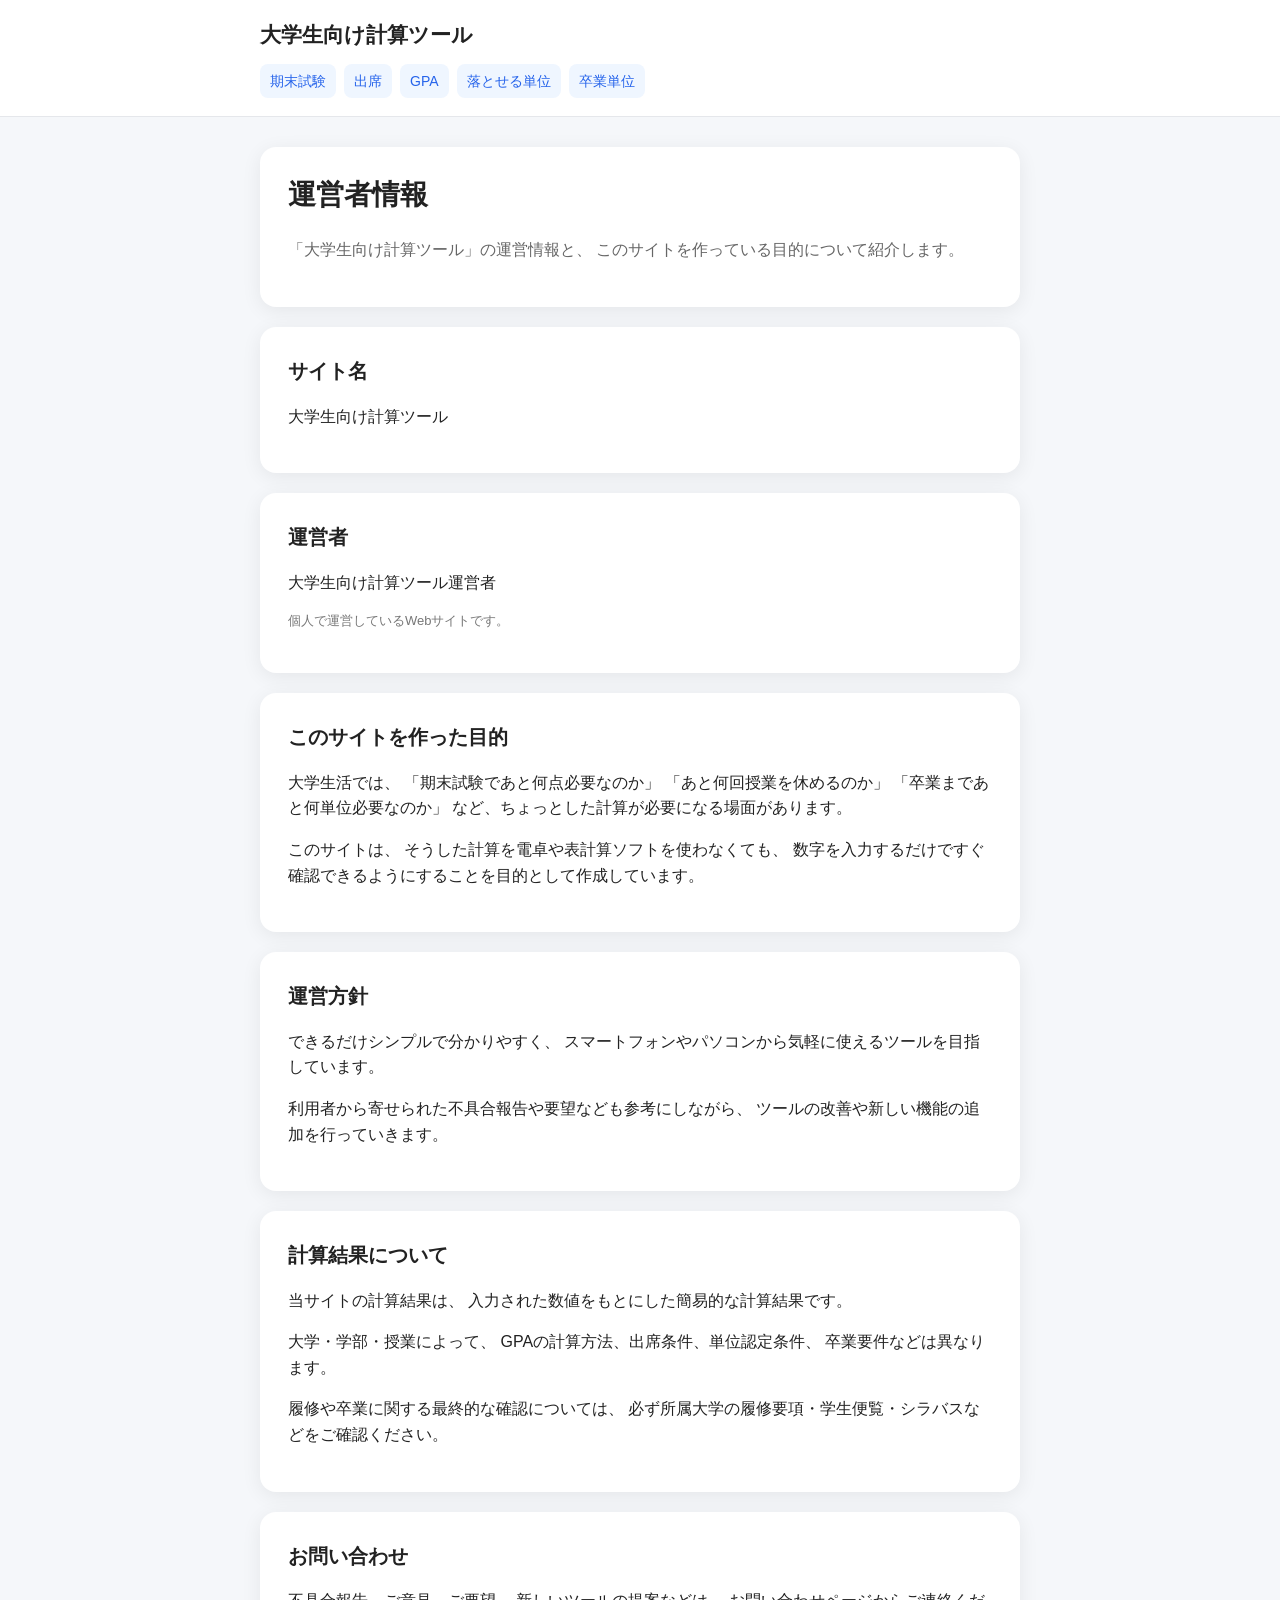
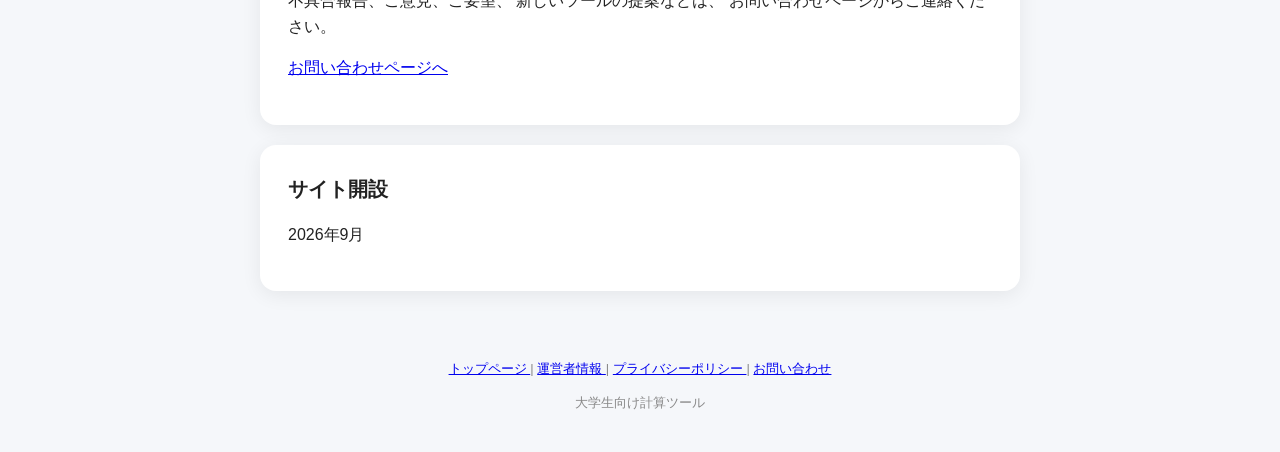
==== about.html @ 26c88a9c "Add files via upload" ====
<!DOCTYPE html>
<html lang="ja">

<head>
  <meta charset="UTF-8">

  <meta
    name="viewport"
    content="width=device-width, initial-scale=1.0"
  >

  <title>
    運営者情報｜大学生向け計算ツール
  </title>

  <meta
    name="description"
    content="大学生向け計算ツールの運営者情報です。サイトの目的、運営方針、お問い合わせ方法について掲載しています。"
  >

  <link rel="stylesheet" href="style.css">

  <!-- Google Analytics -->
  <script async src="https://www.googletagmanager.com/gtag/js?id=G-T0MYVWRDHL"></script>

  <script>
    window.dataLayer = window.dataLayer || [];

    function gtag() {
      dataLayer.push(arguments);
    }

    gtag('js', new Date());

    gtag('config', 'G-T0MYVWRDHL');
  </script>
</head>


<body>

<header class="site-header">

  <div class="header-inner">

    <h2 class="site-title">
      <a href="index.html">
        大学生向け計算ツール
      </a>
    </h2>

    <nav class="nav">

      <a href="final-exam.html">
        期末試験
      </a>

      <a href="attendance.html">
        出席
      </a>

      <a href="gpa-target.html">
        GPA
      </a>

      <a href="credits-drop.html">
        落とせる単位
      </a>

      <a href="credits-graduation.html">
        卒業単位
      </a>

    </nav>

  </div>

</header>


<main class="container">

  <section class="card">

    <h1>運営者情報</h1>

    <p class="description">
      「大学生向け計算ツール」の運営情報と、
      このサイトを作っている目的について紹介します。
    </p>

  </section>


  <section class="card">

    <h2>サイト名</h2>

    <p>
      大学生向け計算ツール
    </p>

  </section>


  <section class="card">

    <h2>運営者</h2>

    <p>
      大学生向け計算ツール運営者
    </p>

    <p class="notice">
      個人で運営しているWebサイトです。
    </p>

  </section>


  <section class="card">

    <h2>このサイトを作った目的</h2>

    <p>
      大学生活では、
      「期末試験であと何点必要なのか」
      「あと何回授業を休めるのか」
      「卒業まであと何単位必要なのか」
      など、ちょっとした計算が必要になる場面があります。
    </p>

    <p>
      このサイトは、
      そうした計算を電卓や表計算ソフトを使わなくても、
      数字を入力するだけですぐ確認できるようにすることを目的として作成しています。
    </p>

  </section>


  <section class="card">

    <h2>運営方針</h2>

    <p>
      できるだけシンプルで分かりやすく、
      スマートフォンやパソコンから気軽に使えるツールを目指しています。
    </p>

    <p>
      利用者から寄せられた不具合報告や要望なども参考にしながら、
      ツールの改善や新しい機能の追加を行っていきます。
    </p>

  </section>


  <section class="card">

    <h2>計算結果について</h2>

    <p>
      当サイトの計算結果は、
      入力された数値をもとにした簡易的な計算結果です。
    </p>

    <p>
      大学・学部・授業によって、
      GPAの計算方法、出席条件、単位認定条件、
      卒業要件などは異なります。
    </p>

    <p>
      履修や卒業に関する最終的な確認については、
      必ず所属大学の履修要項・学生便覧・シラバスなどをご確認ください。
    </p>

  </section>


  <section class="card">

    <h2>お問い合わせ</h2>

    <p>
      不具合報告、ご意見、ご要望、
      新しいツールの提案などは、
      お問い合わせページからご連絡ください。
    </p>

    <p>
      <a href="contact.html">
        お問い合わせページへ
      </a>
    </p>

  </section>


  <section class="card">

    <h2>サイト開設</h2>

    <p>
      2026年9月
    </p>

  </section>

</main>


<footer>

  <p>
    <a href="index.html">
      トップページ
    </a>

    |

    <a href="about.html">
      運営者情報
    </a>

    |

    <a href="privacy.html">
      プライバシーポリシー
    </a>

    |

    <a href="contact.html">
      お問い合わせ
    </a>
  </p>

  <p>
    大学生向け計算ツール
  </p>

</footer>

</body>
</html>
---- style.css ----
* {
  box-sizing: border-box;
}

body {
  margin: 0;
  font-family:
    -apple-system,
    BlinkMacSystemFont,
    "Segoe UI",
    "Noto Sans JP",
    sans-serif;

  background: #f5f7fa;
  color: #222;
  line-height: 1.6;
}

.container {
  width: min(760px, 92%);
  margin: 30px auto;
}

/* ヘッダー */

.site-header {
  background: white;
  border-bottom: 1px solid #e5e7eb;
}

.header-inner {
  width: min(760px, 92%);
  margin: auto;
  padding: 18px 0;
}

.site-title {
  margin: 0;
  font-size: 21px;
}

.site-title a {
  color: #222;
  text-decoration: none;
}

/* ナビゲーション */

.nav {
  margin-top: 12px;
  display: flex;
  flex-wrap: wrap;
  gap: 8px;
}

.nav a {
  font-size: 14px;
  color: #2563eb;
  text-decoration: none;
  background: #eff6ff;
  padding: 6px 10px;
  border-radius: 8px;
}

.nav a:hover {
  text-decoration: underline;
}

/* カード */

.card {
  background: white;
  border-radius: 16px;
  padding: 28px;
  margin-bottom: 20px;
  box-shadow: 0 4px 20px rgba(0, 0, 0, 0.07);
}

h1 {
  margin-top: 0;
  font-size: 28px;
  line-height: 1.4;
}

h2 {
  margin-top: 0;
  font-size: 20px;
}

.description {
  color: #666;
}

/* フォーム */

.field {
  margin-bottom: 20px;
}

label {
  display: block;
  font-weight: bold;
  margin-bottom: 6px;
}

input {
  width: 100%;
  padding: 12px;
  border: 1px solid #ccc;
  border-radius: 8px;
  font-size: 16px;
}

button {
  width: 100%;
  border: none;
  border-radius: 8px;
  padding: 14px;
  font-size: 16px;
  font-weight: bold;
  cursor: pointer;
  background: #2563eb;
  color: white;
}

button:hover {
  opacity: 0.9;
}

/* 結果 */

.result {
  display: none;
}

.result-main {
  font-size: 30px;
  font-weight: bold;
  margin: 10px 0 20px;
}

.result-details {
  background: #f5f7fa;
  border-radius: 10px;
  padding: 16px;
}

.result-details p {
  margin: 6px 0;
}

.success {
  color: #15803d;
}

.warning {
  color: #b45309;
}

.danger {
  color: #b91c1c;
}

.error {
  color: #b91c1c;
  font-weight: bold;
  margin-top: 12px;
}

.notice {
  color: #777;
  font-size: 13px;
}

/* トップページ */

.tool-grid {
  display: grid;
  gap: 15px;
}

.tool-card {
  display: block;
  padding: 20px;
  border: 1px solid #e5e7eb;
  border-radius: 12px;
  color: #222;
  text-decoration: none;
}

.tool-card:hover {
  border-color: #2563eb;
  background: #f8fbff;
}

.tool-card strong {
  display: block;
  color: #2563eb;
  font-size: 18px;
  margin-bottom: 5px;
}

.tool-card span {
  color: #666;
  font-size: 14px;
}

/* 関連ツール */

.tool-links a {
  display: block;
  margin: 10px 0;
  color: #2563eb;
  text-decoration: none;
  font-weight: bold;
}

.tool-links a:hover {
  text-decoration: underline;
}

footer {
  text-align: center;
  padding: 25px;
  color: #888;
  font-size: 13px;
}

@media (max-width: 600px) {

  .container {
    margin-top: 20px;
  }

  .card {
    padding: 20px;
  }

  h1 {
    font-size: 23px;
  }

  .result-main {
    font-size: 25px;
  }

  .nav {
    gap: 5px;
  }

  .nav a {
    font-size: 12px;
  }
}
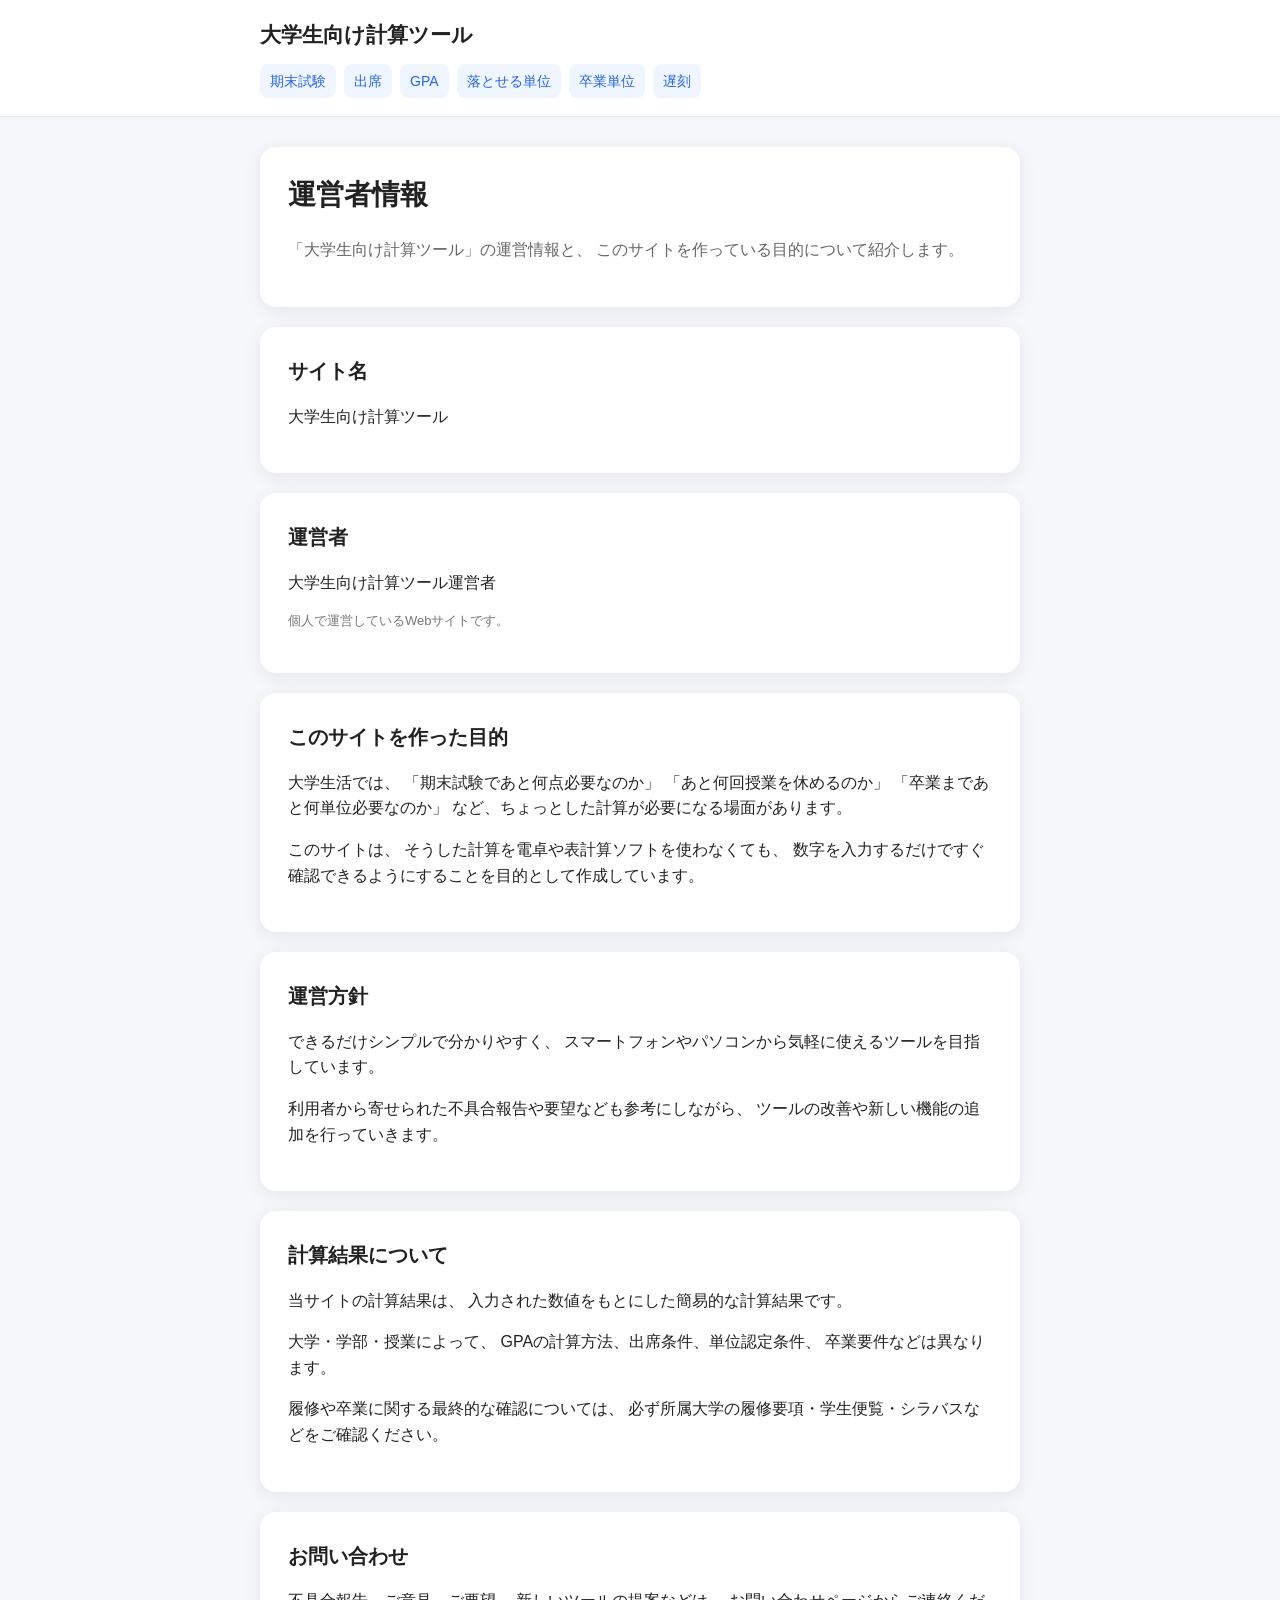
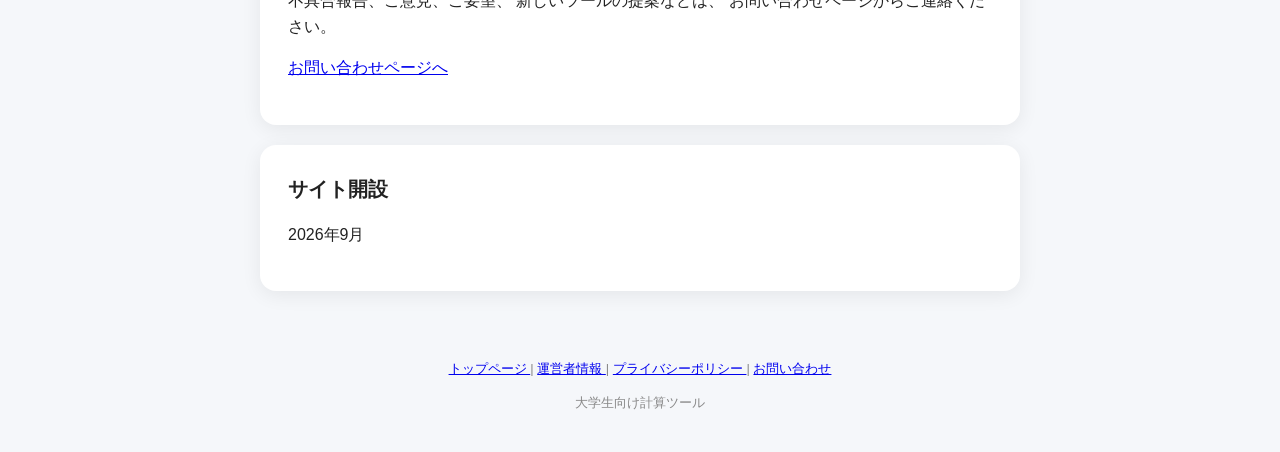
==== commit 89da7c5c: "Update about.html" ====
--- a/about.html
+++ b/about.html
@@ -69,6 +69,10 @@
 
       <a href="credits-graduation.html">
         卒業単位
+      </a>
+
+      <a href="late-calculator.html">
+        遅刻
       </a>
 
     </nav>
@@ -244,4 +248,4 @@
 </footer>
 
 </body>
-</html>+</html>
--- a/style.css
+++ b/style.css
@@ -251,4 +251,18 @@
   .nav a {
     font-size: 12px;
   }
-}+
+  .card h3 {
+    margin-top: 22px;
+    margin-bottom: 6px;
+    font-size: 17px;
+  }
+
+  .card ul {
+    padding-left: 22px;
+  }
+
+  .card li {
+    margin: 5px 0;
+  }
+}
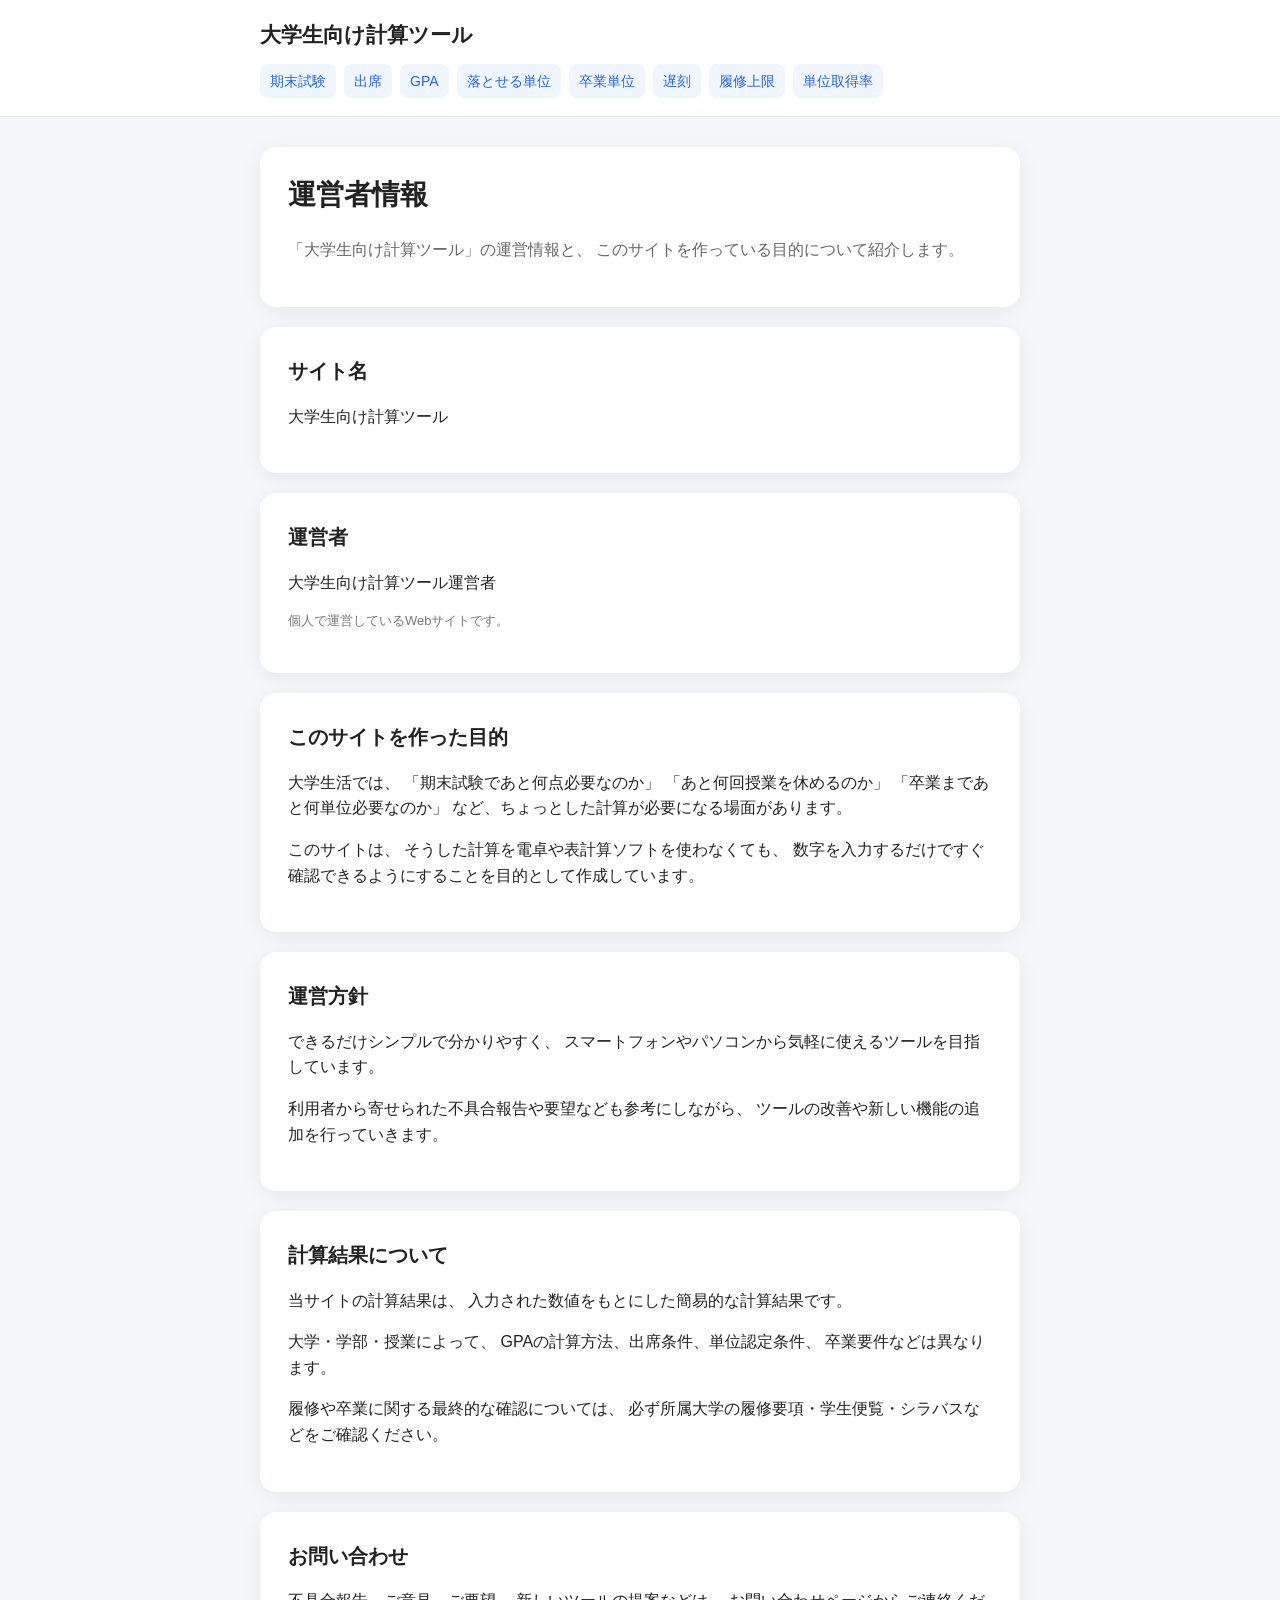
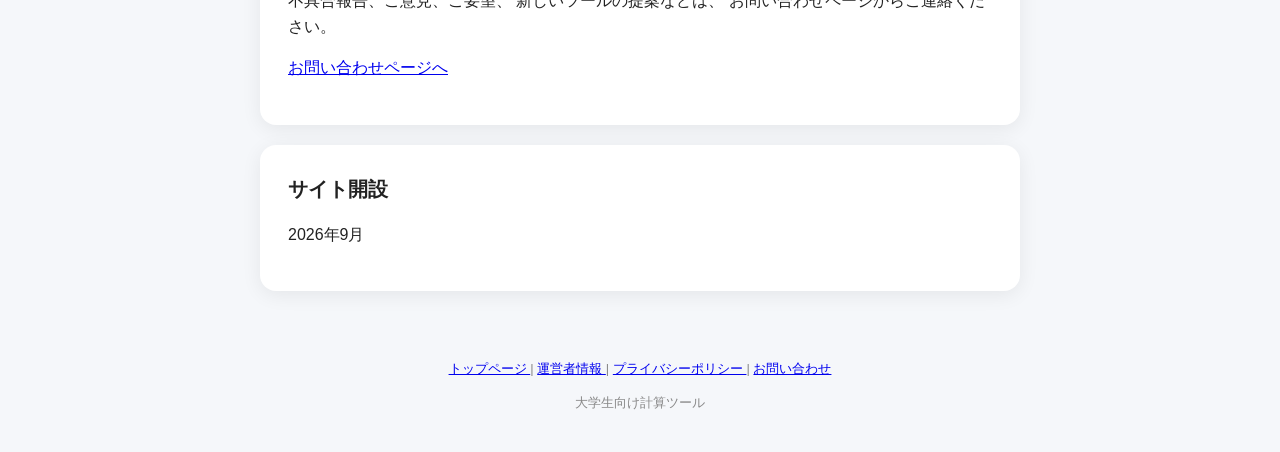
==== commit c12dc96c: "Update about.html" ====
--- a/about.html
+++ b/about.html
@@ -51,29 +51,24 @@
 
     <nav class="nav">
 
-      <a href="final-exam.html">
-        期末試験
-      </a>
-
-      <a href="attendance.html">
-        出席
-      </a>
-
-      <a href="gpa-target.html">
-        GPA
-      </a>
-
-      <a href="credits-drop.html">
-        落とせる単位
-      </a>
-
-      <a href="credits-graduation.html">
-        卒業単位
-      </a>
-
-      <a href="late-calculator.html">
-        遅刻
-      </a>
+      <a href="final-exam.html">期末試験</a>
+
+      <a href="attendance.html">出席</a>
+
+      <a href="gpa-target.html">GPA</a>
+
+      <a href="credits-drop.html">落とせる単位</a>
+
+      <a href="credits-graduation.html">卒業単位</a>
+
+      <a href="late-calculator.html">遅刻</a>
+
+      <a href="course-cap.html">履修上限</a>
+
+      <a href="credit-rate.html">単位取得率</a>
+
+
+
 
     </nav>
 
